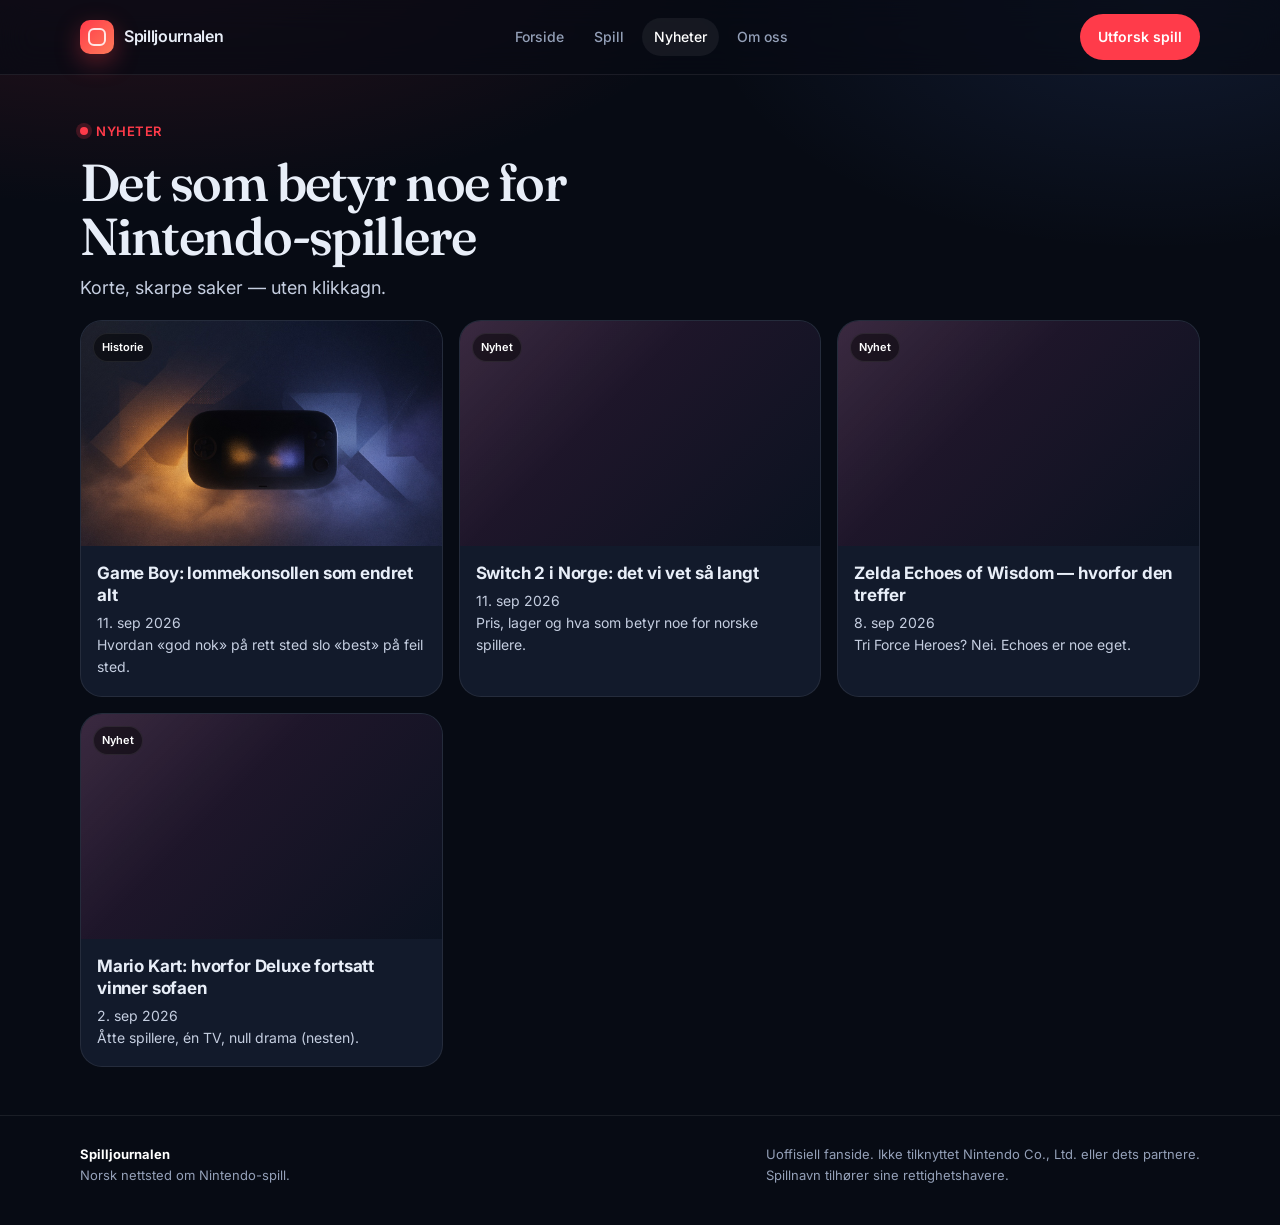
==== nyheter.html @ 714092b8 "Legg til Game Boy-historieartikkel med originale illustrasjoner Magasinsak om lommekonsollens arv og" ====
<!DOCTYPE html>
<html lang="nb">
<head>
  <meta charset="utf-8">
  <meta name="viewport" content="width=device-width, initial-scale=1">
  <title>Nyheter — Spilljournalen</title>
  <meta name="description" content="Spilljournalen — moderne norsk nettsted om Nintendo-spill, nyheter og anbefalinger.">
  <meta name="theme-color" content="#070b14">
  <link rel="preconnect" href="https://fonts.googleapis.com">
  <link rel="preconnect" href="https://fonts.gstatic.com" crossorigin>
  <link href="https://fonts.googleapis.com/css2?family=Fraunces:opsz,wght@9..144,500;9..144,600&family=Inter:wght@400;500;600&display=swap" rel="stylesheet">
  <link rel="stylesheet" href="css/site.css">
  
</head>
<body>
<header class="site-header">
  <div class="wrap nav">
    <a class="brand" href="index.html"><span class="brand-mark" aria-hidden="true"></span> Spilljournalen</a>
    <nav class="nav-links" aria-label="Hovedmeny">
      <a href="index.html" class="">Forside</a>
      <a href="spill.html" class="">Spill</a>
      <a href="nyheter.html" class="active">Nyheter</a>
      <a href="om.html" class="">Om oss</a>
    </nav>
    <a class="btn btn-primary" href="spill.html">Utforsk spill</a>
  </div>
</header>

<main class="wrap">
  <div class="page-hero">
    <div class="kicker"><i></i> Nyheter</div>
    <h1>Det som betyr noe for Nintendo-spillere</h1>
    <p class="lede">Korte, skarpe saker — uten klikkagn.</p>
  </div>
  <div class="grid" style="padding-bottom:48px">
    <a class="card" href="nyheter/game-boy-lommekonsollen.html">
      <div class="cover" style="--c:url('../assets/nyheter/game-boy-hero.png') center/cover,linear-gradient(135deg,#1a3a28,#0b1220)"><span class="badge">Historie</span></div>
      <div class="card-body"><h3>Game Boy: lommekonsollen som endret alt</h3><p class="meta">11. sep 2026</p><p>Hvordan «god nok» på rett sted slo «best» på feil sted.</p></div>
    </a>
    <a class="card" href="nyheter/switch-2-norge.html">
      <div class="cover" style="--c:linear-gradient(135deg,#2a1830,#0b1220)"><span class="badge">Nyhet</span></div>
      <div class="card-body"><h3>Switch 2 i Norge: det vi vet så langt</h3><p class="meta">11. sep 2026</p><p>Pris, lager og hva som betyr noe for norske spillere.</p></div>
    </a>
    <a class="card" href="nyheter/zelda-echoes.html">
      <div class="cover" style="--c:linear-gradient(135deg,#2a1830,#0b1220)"><span class="badge">Nyhet</span></div>
      <div class="card-body"><h3>Zelda Echoes of Wisdom — hvorfor den treffer</h3><p class="meta">8. sep 2026</p><p>Tri Force Heroes? Nei. Echoes er noe eget.</p></div>
    </a>
    <a class="card" href="nyheter/mario-kart.html">
      <div class="cover" style="--c:linear-gradient(135deg,#2a1830,#0b1220)"><span class="badge">Nyhet</span></div>
      <div class="card-body"><h3>Mario Kart: hvorfor Deluxe fortsatt vinner sofaen</h3><p class="meta">2. sep 2026</p><p>Åtte spillere, én TV, null drama (nesten).</p></div>
    </a>
  </div>
</main>

<footer class="site-footer">
  <div class="wrap footer-grid">
    <div>
      <strong style="color:#fff">Spilljournalen</strong><br>
      Norsk nettsted om Nintendo-spill.
    </div>
    <div>
      Uoffisiell fanside. Ikke tilknyttet Nintendo Co., Ltd. eller dets partnere.<br>
      Spillnavn tilhører sine rettighetshavere.
    </div>
  </div>
</footer>
<script src="js/site.js"></script>
</body>
</html>
---- css/site.css ----
:root {
  --bg: #070b14;
  --bg-2: #0e1524;
  --panel: #121a2b;
  --panel-2: #182235;
  --line: rgba(255,255,255,.08);
  --text: #e8eef8;
  --muted: #94a0b8;
  --soft: #c5cee0;
  --red: #ff3b4a;
  --red-deep: #c8102e;
  --cream: #f4ebe0;
  --blue: #5b8cff;
  --green: #3dd68c;
  --r: 22px;
  --shadow: 0 24px 60px rgba(0,0,0,.35);
  --wrap: 1120px;
  --font: "Inter", system-ui, sans-serif;
  --display: "Fraunces", Georgia, serif;
}
* { box-sizing: border-box; }
html { scroll-behavior: smooth; }
body {
  margin: 0;
  font-family: var(--font);
  background:
    radial-gradient(1200px 600px at 10% -10%, rgba(255,59,74,.18), transparent 55%),
    radial-gradient(900px 500px at 90% 0%, rgba(91,140,255,.12), transparent 50%),
    var(--bg);
  color: var(--text);
  line-height: 1.55;
  min-height: 100vh;
}
a { color: inherit; text-decoration: none; }
img { max-width: 100%; display: block; }
.wrap { width: min(var(--wrap), calc(100% - 40px)); margin: 0 auto; }
.site-header {
  position: sticky; top: 0; z-index: 40;
  backdrop-filter: blur(16px);
  background: rgba(7,11,20,.72);
  border-bottom: 1px solid var(--line);
}
.nav {
  display: flex; align-items: center; justify-content: space-between;
  gap: 16px; padding: 14px 0;
}
.brand {
  display: flex; align-items: center; gap: 10px;
  font-weight: 600; letter-spacing: -.02em;
}
.brand-mark {
  width: 34px; height: 34px; border-radius: 10px;
  background: linear-gradient(135deg, var(--red), #ff7a59);
  box-shadow: 0 8px 24px rgba(255,59,74,.35);
  position: relative;
}
.brand-mark::after {
  content: ""; position: absolute; inset: 8px;
  border: 2px solid rgba(255,255,255,.85); border-radius: 6px;
}
.nav-links { display: flex; flex-wrap: wrap; gap: 6px; }
.nav-links a {
  padding: 8px 12px; border-radius: 999px; color: var(--muted);
  font-size: 14px; font-weight: 500;
}
.nav-links a:hover, .nav-links a.active {
  color: #fff; background: rgba(255,255,255,.06);
}
.btn {
  display: inline-flex; align-items: center; justify-content: center;
  gap: 8px; padding: 12px 18px; border-radius: 999px;
  border: 0; font-weight: 600; font-size: 14px; cursor: pointer;
  transition: transform .15s ease, background .15s ease;
}
.btn:hover { transform: translateY(-1px); }
.btn-primary { background: var(--red); color: #fff; }
.btn-primary:hover { background: #ff5562; }
.btn-ghost {
  background: rgba(255,255,255,.06); color: #fff;
  border: 1px solid var(--line);
}
.hero {
  display: grid; grid-template-columns: 1.15fr .85fr; gap: 28px;
  padding: 48px 0 28px; align-items: end;
}
.kicker {
  display: inline-flex; align-items: center; gap: 8px;
  color: var(--red); font-size: 13px; font-weight: 600;
  letter-spacing: .04em; text-transform: uppercase; margin-bottom: 14px;
}
.kicker i {
  width: 8px; height: 8px; border-radius: 50%; background: var(--red);
  box-shadow: 0 0 0 4px rgba(255,59,74,.2);
}
h1 {
  font-family: var(--display); font-weight: 560;
  font-size: clamp(36px, 6vw, 64px); line-height: 1.05;
  letter-spacing: -.03em; margin: 0 0 16px; max-width: 14ch;
}
.lede { color: var(--soft); font-size: 18px; max-width: 42ch; margin: 0 0 24px; }
.hero-actions { display: flex; flex-wrap: wrap; gap: 10px; }
.hero-card {
  background: linear-gradient(160deg, rgba(255,59,74,.16), transparent 40%), var(--panel);
  border: 1px solid var(--line); border-radius: 28px;
  padding: 22px; box-shadow: var(--shadow); min-height: 280px;
  display: flex; flex-direction: column; justify-content: space-between;
}
.hero-card .tag {
  align-self: flex-start; font-size: 12px; font-weight: 600;
  color: var(--cream); background: rgba(255,255,255,.08);
  padding: 6px 10px; border-radius: 999px;
}
.hero-card h2 {
  font-family: var(--display); font-size: clamp(28px, 4vw, 40px);
  line-height: 1.1; margin: 18px 0 10px; letter-spacing: -.02em;
}
.hero-card p { color: var(--muted); margin: 0; }
.chips { display: flex; flex-wrap: wrap; gap: 8px; margin: 8px 0 28px; }
.chip {
  font-size: 13px; font-weight: 500; color: var(--soft);
  border: 1px solid var(--line); background: rgba(255,255,255,.03);
  padding: 8px 12px; border-radius: 999px;
}
.section { padding: 18px 0 40px; }
.section-head {
  display: flex; align-items: end; justify-content: space-between;
  gap: 16px; margin-bottom: 18px;
}
.section-head h2 {
  font-family: var(--display); font-size: clamp(26px, 3vw, 34px);
  margin: 0; letter-spacing: -.02em;
}
.section-head a { color: var(--muted); font-size: 14px; font-weight: 500; }
.section-head a:hover { color: #fff; }
.grid {
  display: grid; grid-template-columns: repeat(3, 1fr); gap: 16px;
}
.card {
  background: var(--panel); border: 1px solid var(--line);
  border-radius: var(--r); overflow: hidden;
  transition: transform .18s ease, border-color .18s ease;
}
.card:hover { transform: translateY(-3px); border-color: rgba(255,59,74,.35); }
.cover {
  aspect-ratio: 16/10;
  background:
    linear-gradient(135deg, rgba(255,255,255,.08), transparent 40%),
    var(--c, linear-gradient(135deg, #1d2a44, #0f1729));
  position: relative;
}
.cover .badge {
  position: absolute; left: 12px; top: 12px;
  background: rgba(0,0,0,.45); backdrop-filter: blur(8px);
  border: 1px solid var(--line); color: #fff;
  font-size: 11px; font-weight: 600; padding: 5px 8px; border-radius: 999px;
}
.card-body { padding: 16px 16px 18px; }
.card-body h3 {
  margin: 0 0 6px; font-size: 17px; letter-spacing: -.01em; line-height: 1.3;
}
.meta { color: var(--muted); font-size: 13px; margin: 0 0 8px; }
.card-body p { margin: 0; color: var(--soft); font-size: 14px; }
.filters {
  display: flex; flex-wrap: wrap; gap: 8px; margin-bottom: 18px;
}
.filters button {
  border: 1px solid var(--line); background: transparent; color: var(--muted);
  border-radius: 999px; padding: 8px 12px; font: inherit; font-size: 13px;
  cursor: pointer;
}
.filters button.active, .filters button:hover {
  color: #fff; background: rgba(255,59,74,.15); border-color: rgba(255,59,74,.4);
}
.page-hero { padding: 42px 0 10px; }
.page-hero h1 {
  font-size: clamp(34px, 5vw, 52px); max-width: 18ch; margin-bottom: 10px;
}
.page-hero .lede { margin-bottom: 8px; }
.article {
  max-width: 720px; margin: 0 auto; padding: 28px 0 60px;
}
.article .meta { margin-bottom: 18px; }
.article h1 { max-width: none; font-size: clamp(32px, 5vw, 48px); }
.article p { color: var(--soft); font-size: 17px; }
.article h2 {
  font-family: var(--display); font-size: 28px; margin: 28px 0 10px;
}
.note {
  color: var(--muted); font-size: 13px; border-top: 1px solid var(--line);
  padding-top: 18px; margin-top: 28px;
}
.cta {
  margin: 10px 0 50px; padding: 28px;
  border-radius: 28px; border: 1px solid var(--line);
  background:
    linear-gradient(120deg, rgba(255,59,74,.14), transparent 45%),
    var(--panel);
  display: flex; flex-wrap: wrap; gap: 16px; align-items: center;
  justify-content: space-between;
}
.cta h2 { font-family: var(--display); margin: 0 0 6px; font-size: 28px; }
.cta p { margin: 0; color: var(--muted); }
.site-footer {
  border-top: 1px solid var(--line); padding: 28px 0 40px; color: var(--muted);
  font-size: 13px;
}
.footer-grid {
  display: flex; flex-wrap: wrap; justify-content: space-between; gap: 16px;
}
@media (max-width: 860px) {
  .hero { grid-template-columns: 1fr; padding-top: 28px; }
  .grid { grid-template-columns: 1fr 1fr; }
}
@media (max-width: 560px) {
  .wrap { width: min(var(--wrap), calc(100% - 28px)); }
  .grid { grid-template-columns: 1fr; }
  .nav-links { display: none; }
  .nav-links.open { display: flex; width: 100%; }
  .nav { flex-wrap: wrap; }
}

/* Article media */
.article .hero-img {
  margin: 8px 0 28px;
  border-radius: 18px;
  overflow: hidden;
  border: 1px solid var(--line);
  box-shadow: var(--shadow);
}
.article .hero-img img { width: 100%; height: auto; }
.article figure {
  margin: 28px 0;
  border-radius: 16px;
  overflow: hidden;
  border: 1px solid var(--line);
  background: var(--panel);
}
.article figure img { width: 100%; height: auto; }
.article figcaption {
  color: var(--muted);
  font-size: 13px;
  line-height: 1.45;
  padding: 12px 14px 14px;
}
.article .lede-graf {
  font-size: 19px;
  color: var(--cream);
  line-height: 1.5;
}
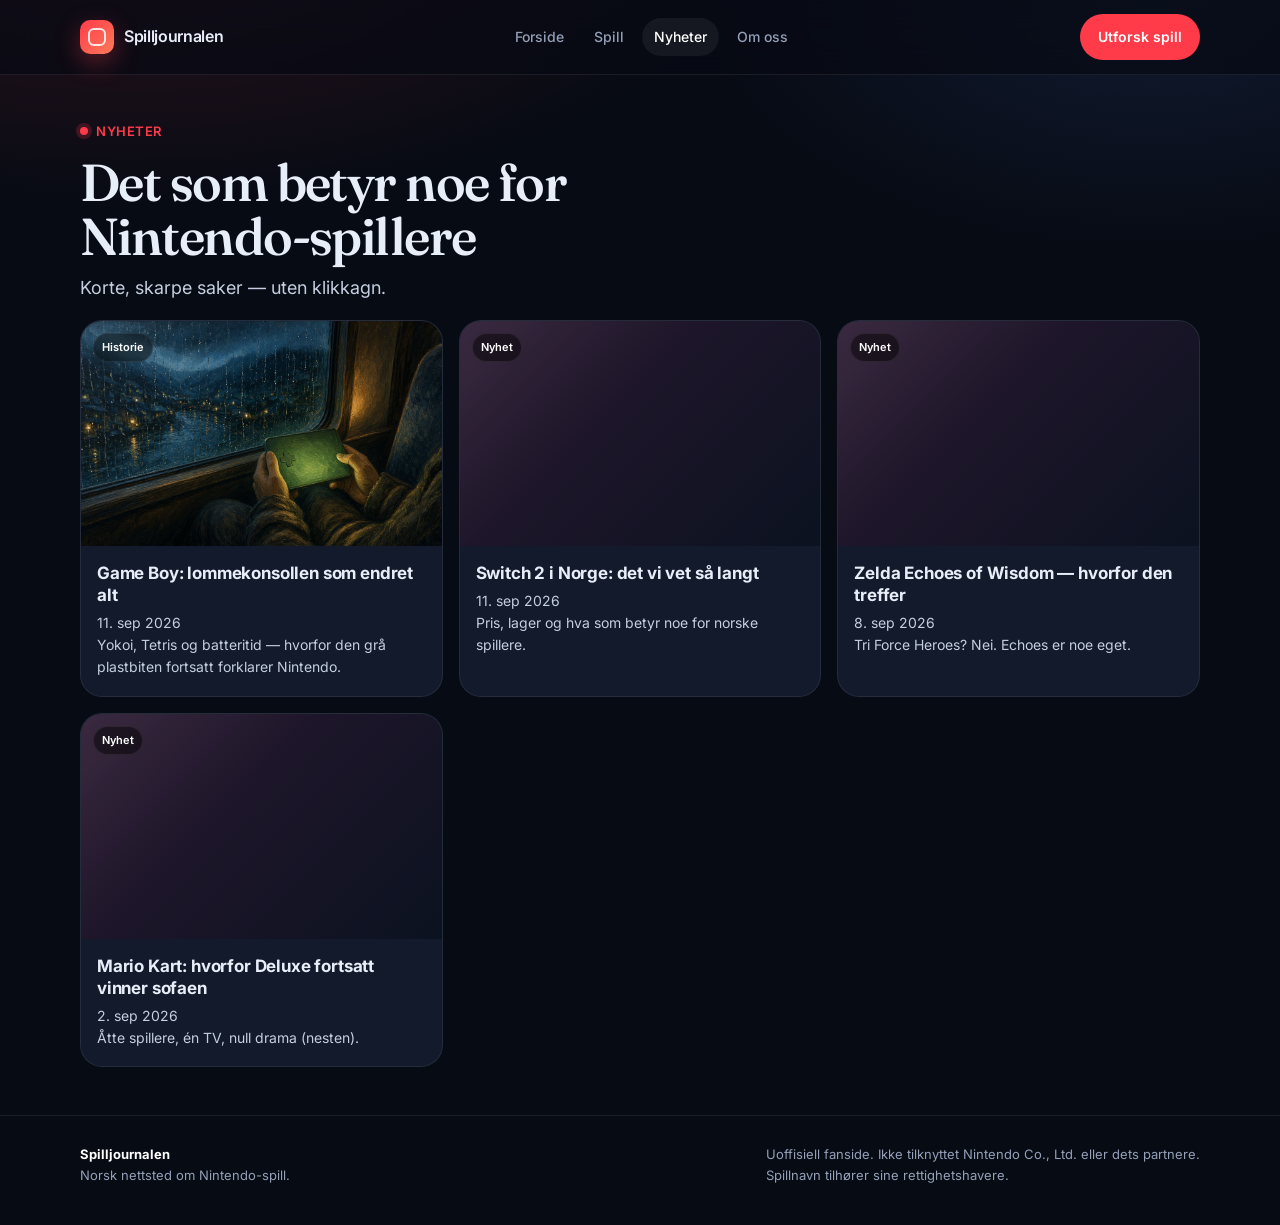
==== commit 5d662c8b: "Omskriv Game Boy-saken til magasinkvalitet Dypere prosa, verifiserte fakta, nye editorial-illustrasj" ====
--- a/nyheter.html
+++ b/nyheter.html
@@ -35,7 +35,7 @@
   <div class="grid" style="padding-bottom:48px">
     <a class="card" href="nyheter/game-boy-lommekonsollen.html">
       <div class="cover" style="--c:url('../assets/nyheter/game-boy-hero.png') center/cover,linear-gradient(135deg,#1a3a28,#0b1220)"><span class="badge">Historie</span></div>
-      <div class="card-body"><h3>Game Boy: lommekonsollen som endret alt</h3><p class="meta">11. sep 2026</p><p>Hvordan «god nok» på rett sted slo «best» på feil sted.</p></div>
+      <div class="card-body"><h3>Game Boy: lommekonsollen som endret alt</h3><p class="meta">11. sep 2026</p><p>Yokoi, Tetris og batteritid — hvorfor den grå plastbiten fortsatt forklarer Nintendo.</p></div>
     </a>
     <a class="card" href="nyheter/switch-2-norge.html">
       <div class="cover" style="--c:linear-gradient(135deg,#2a1830,#0b1220)"><span class="badge">Nyhet</span></div>
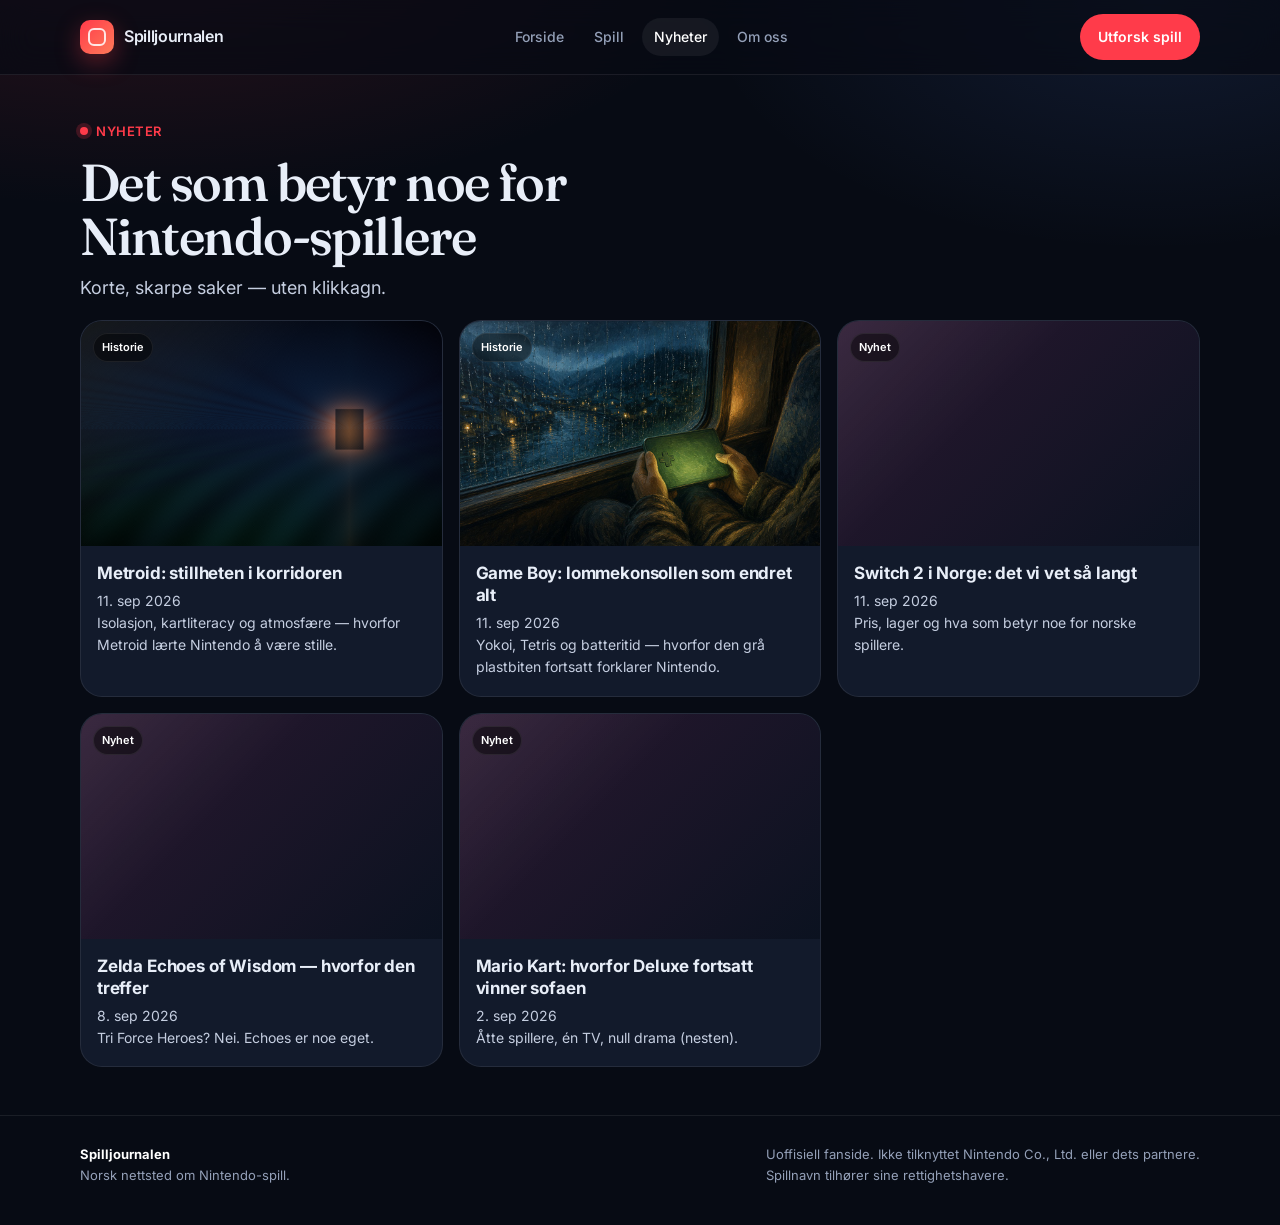
==== commit eb5f8449: "Legg til Metroid-feature: stillheten i korridoren Arkivfeature om isolasjon, kartliteracy og designa" ====
--- a/nyheter.html
+++ b/nyheter.html
@@ -33,6 +33,10 @@
     <p class="lede">Korte, skarpe saker — uten klikkagn.</p>
   </div>
   <div class="grid" style="padding-bottom:48px">
+    <a class="card" href="nyheter/metroid-stillheten.html">
+      <div class="cover" style="--c:url('../assets/nyheter/metroid-hero.png') center/cover,linear-gradient(135deg,#0a2a2e,#0b1220)"><span class="badge">Historie</span></div>
+      <div class="card-body"><h3>Metroid: stillheten i korridoren</h3><p class="meta">11. sep 2026</p><p>Isolasjon, kartliteracy og atmosfære — hvorfor Metroid lærte Nintendo å være stille.</p></div>
+    </a>
     <a class="card" href="nyheter/game-boy-lommekonsollen.html">
       <div class="cover" style="--c:url('../assets/nyheter/game-boy-hero.png') center/cover,linear-gradient(135deg,#1a3a28,#0b1220)"><span class="badge">Historie</span></div>
       <div class="card-body"><h3>Game Boy: lommekonsollen som endret alt</h3><p class="meta">11. sep 2026</p><p>Yokoi, Tetris og batteritid — hvorfor den grå plastbiten fortsatt forklarer Nintendo.</p></div>
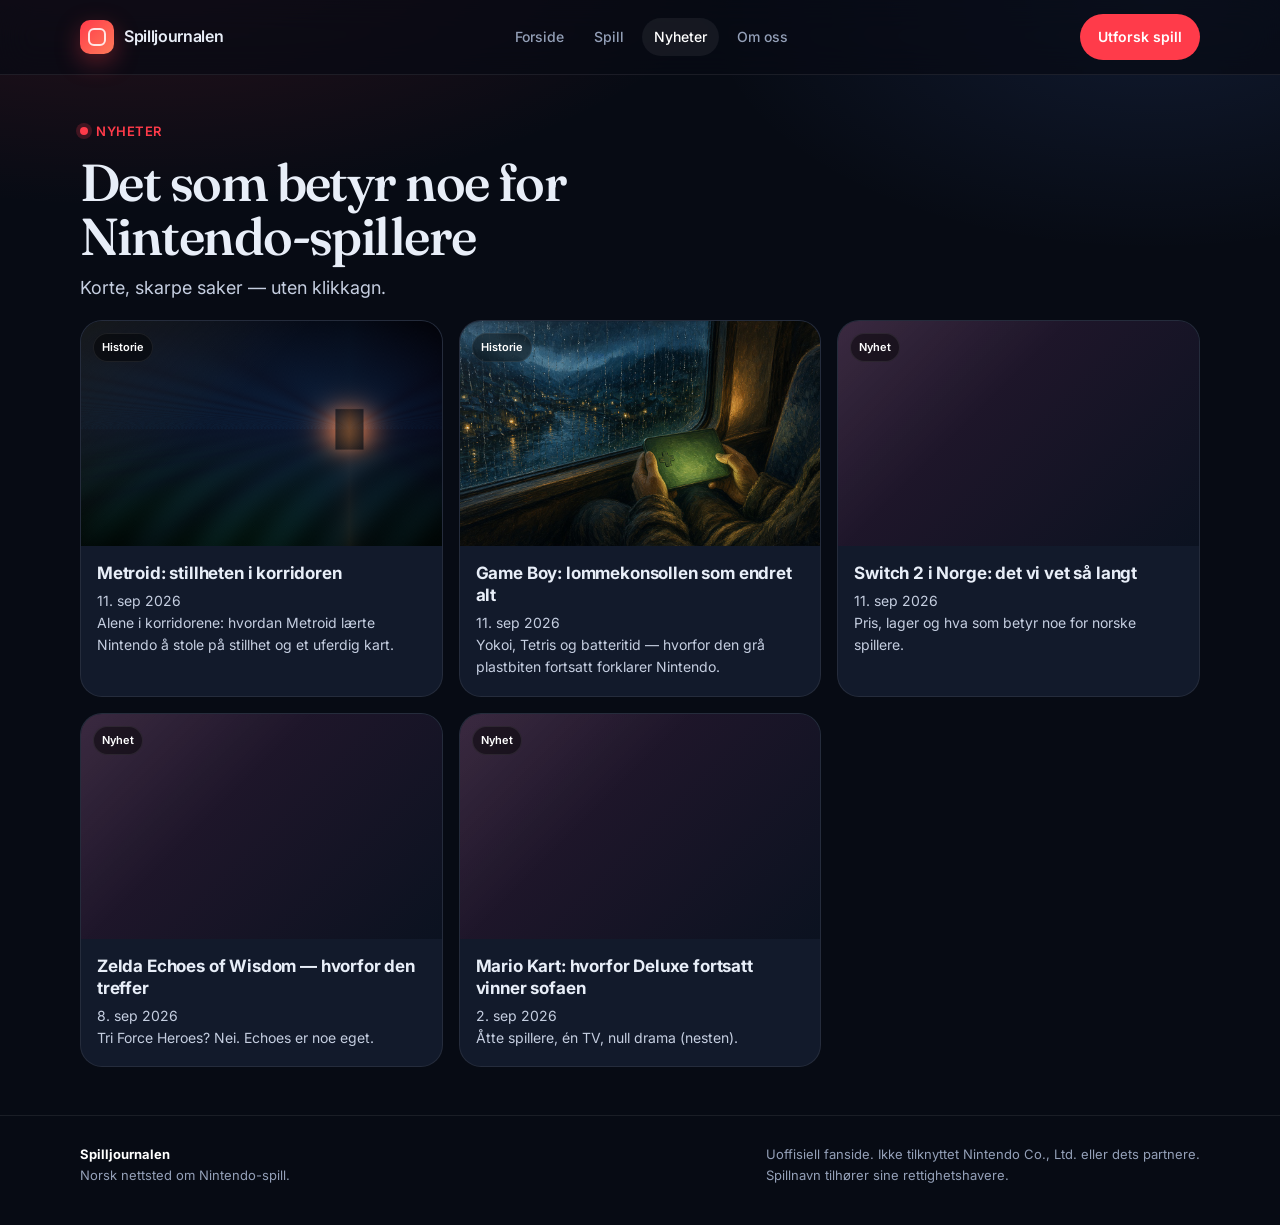
==== commit ec207255: "Omskriv Metroid-feature til mer naturlig bokmål Fjerner essay-engelske calques og anglicismer; jordn" ====
--- a/nyheter.html
+++ b/nyheter.html
@@ -35,7 +35,7 @@
   <div class="grid" style="padding-bottom:48px">
     <a class="card" href="nyheter/metroid-stillheten.html">
       <div class="cover" style="--c:url('../assets/nyheter/metroid-hero.png') center/cover,linear-gradient(135deg,#0a2a2e,#0b1220)"><span class="badge">Historie</span></div>
-      <div class="card-body"><h3>Metroid: stillheten i korridoren</h3><p class="meta">11. sep 2026</p><p>Isolasjon, kartliteracy og atmosfære — hvorfor Metroid lærte Nintendo å være stille.</p></div>
+      <div class="card-body"><h3>Metroid: stillheten i korridoren</h3><p class="meta">11. sep 2026</p><p>Alene i korridorene: hvordan Metroid lærte Nintendo å stole på stillhet og et uferdig kart.</p></div>
     </a>
     <a class="card" href="nyheter/game-boy-lommekonsollen.html">
       <div class="cover" style="--c:url('../assets/nyheter/game-boy-hero.png') center/cover,linear-gradient(135deg,#1a3a28,#0b1220)"><span class="badge">Historie</span></div>
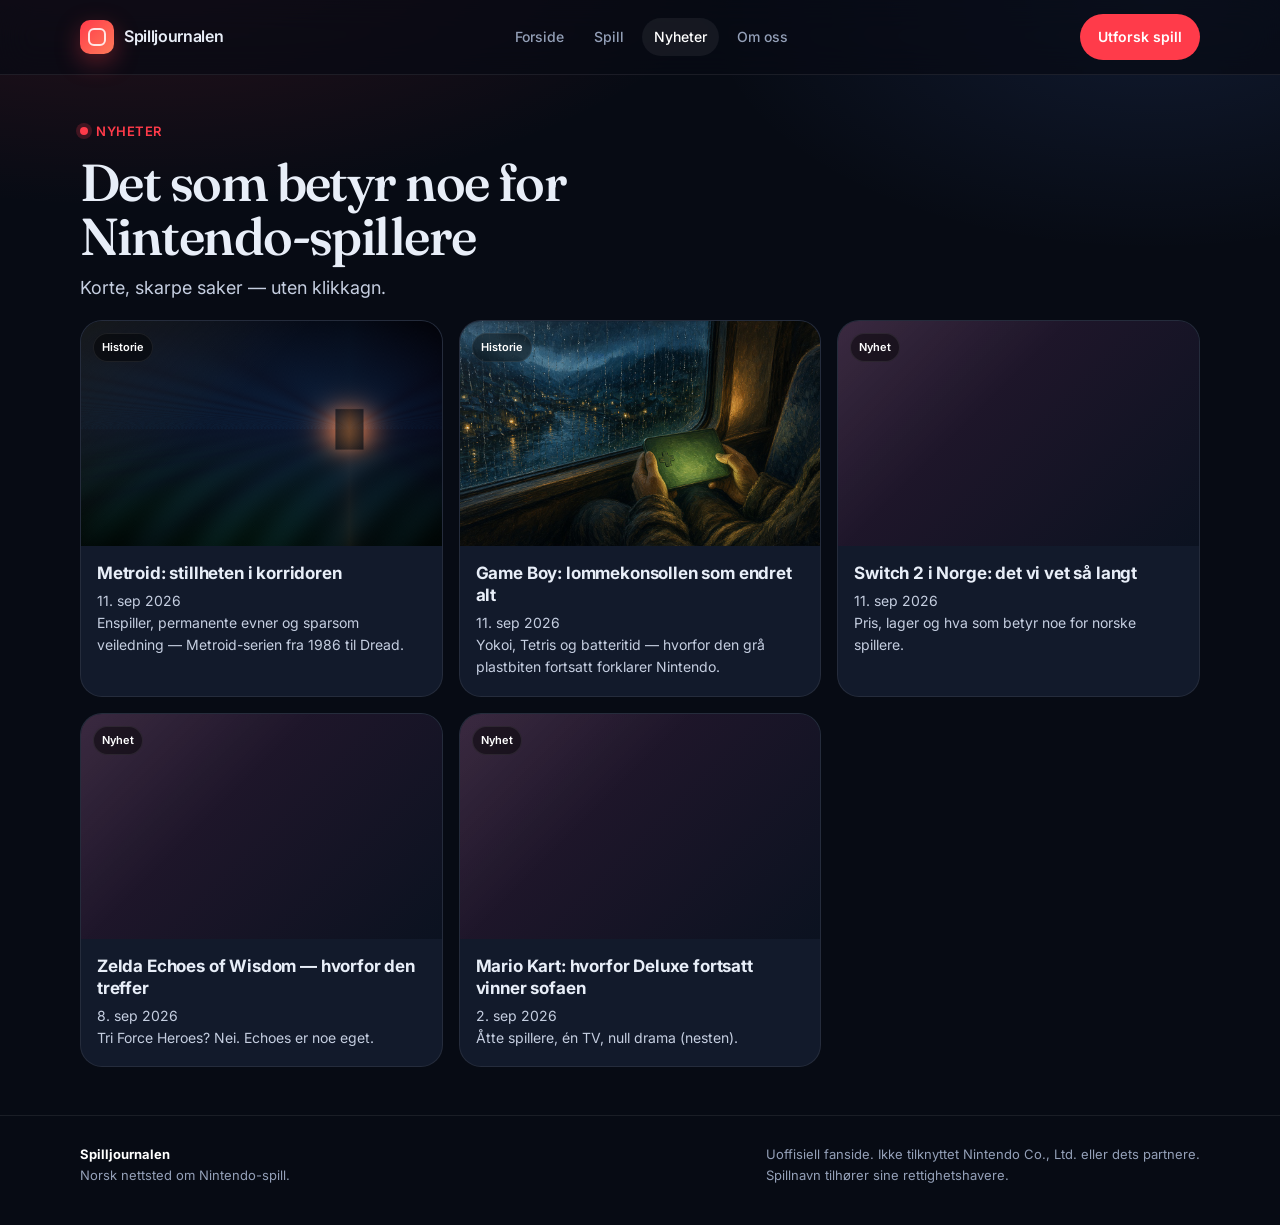
==== commit 2d08f371: "Omskriv Metroid-saken til faktabasert reportasje Fjerner poetiske/vage formuleringer (inkl. musikk-m" ====
--- a/nyheter.html
+++ b/nyheter.html
@@ -35,7 +35,7 @@
   <div class="grid" style="padding-bottom:48px">
     <a class="card" href="nyheter/metroid-stillheten.html">
       <div class="cover" style="--c:url('../assets/nyheter/metroid-hero.png') center/cover,linear-gradient(135deg,#0a2a2e,#0b1220)"><span class="badge">Historie</span></div>
-      <div class="card-body"><h3>Metroid: stillheten i korridoren</h3><p class="meta">11. sep 2026</p><p>Alene i korridorene: hvordan Metroid lærte Nintendo å stole på stillhet og et uferdig kart.</p></div>
+      <div class="card-body"><h3>Metroid: stillheten i korridoren</h3><p class="meta">11. sep 2026</p><p>Enspiller, permanente evner og sparsom veiledning — Metroid-serien fra 1986 til Dread.</p></div>
     </a>
     <a class="card" href="nyheter/game-boy-lommekonsollen.html">
       <div class="cover" style="--c:url('../assets/nyheter/game-boy-hero.png') center/cover,linear-gradient(135deg,#1a3a28,#0b1220)"><span class="badge">Historie</span></div>
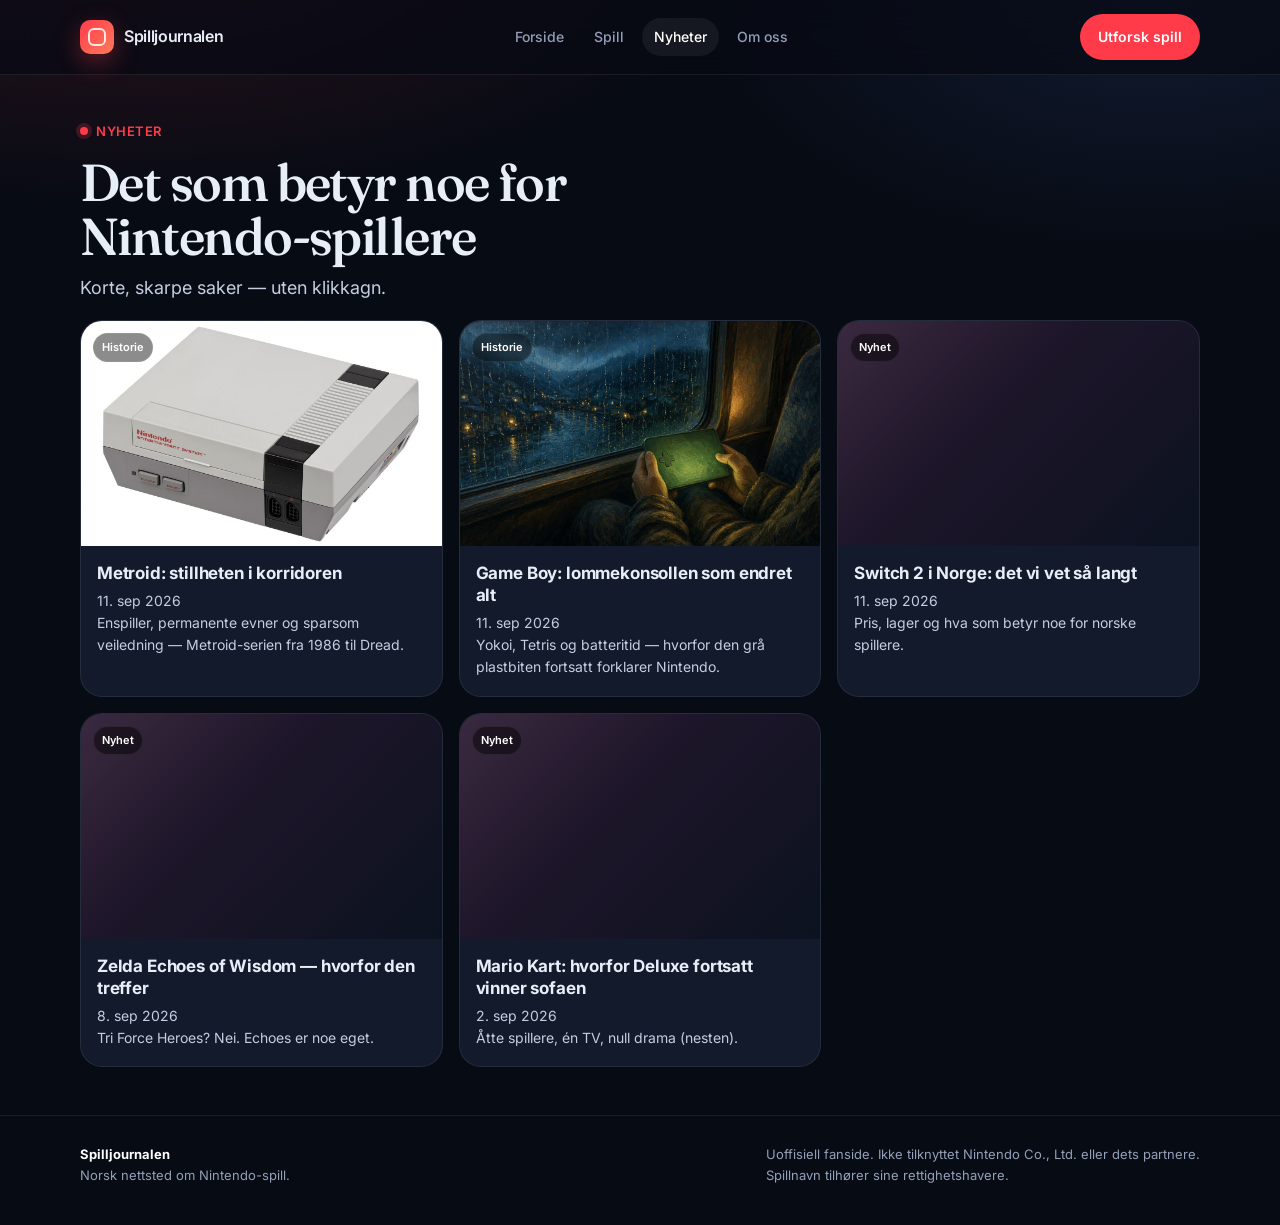
==== commit f6d93f08: "Oppdater Metroid-saken med lisensierte hardwarefoto Bytter abstrakte illustrasjoner med Evan-Amos Co" ====
--- a/nyheter.html
+++ b/nyheter.html
@@ -34,7 +34,7 @@
   </div>
   <div class="grid" style="padding-bottom:48px">
     <a class="card" href="nyheter/metroid-stillheten.html">
-      <div class="cover" style="--c:url('../assets/nyheter/metroid-hero.png') center/cover,linear-gradient(135deg,#0a2a2e,#0b1220)"><span class="badge">Historie</span></div>
+      <div class="cover" style="--c:url('../assets/nyheter/metroid-nes.jpg') center/cover,linear-gradient(135deg,#0a2a2e,#0b1220)"><span class="badge">Historie</span></div>
       <div class="card-body"><h3>Metroid: stillheten i korridoren</h3><p class="meta">11. sep 2026</p><p>Enspiller, permanente evner og sparsom veiledning — Metroid-serien fra 1986 til Dread.</p></div>
     </a>
     <a class="card" href="nyheter/game-boy-lommekonsollen.html">
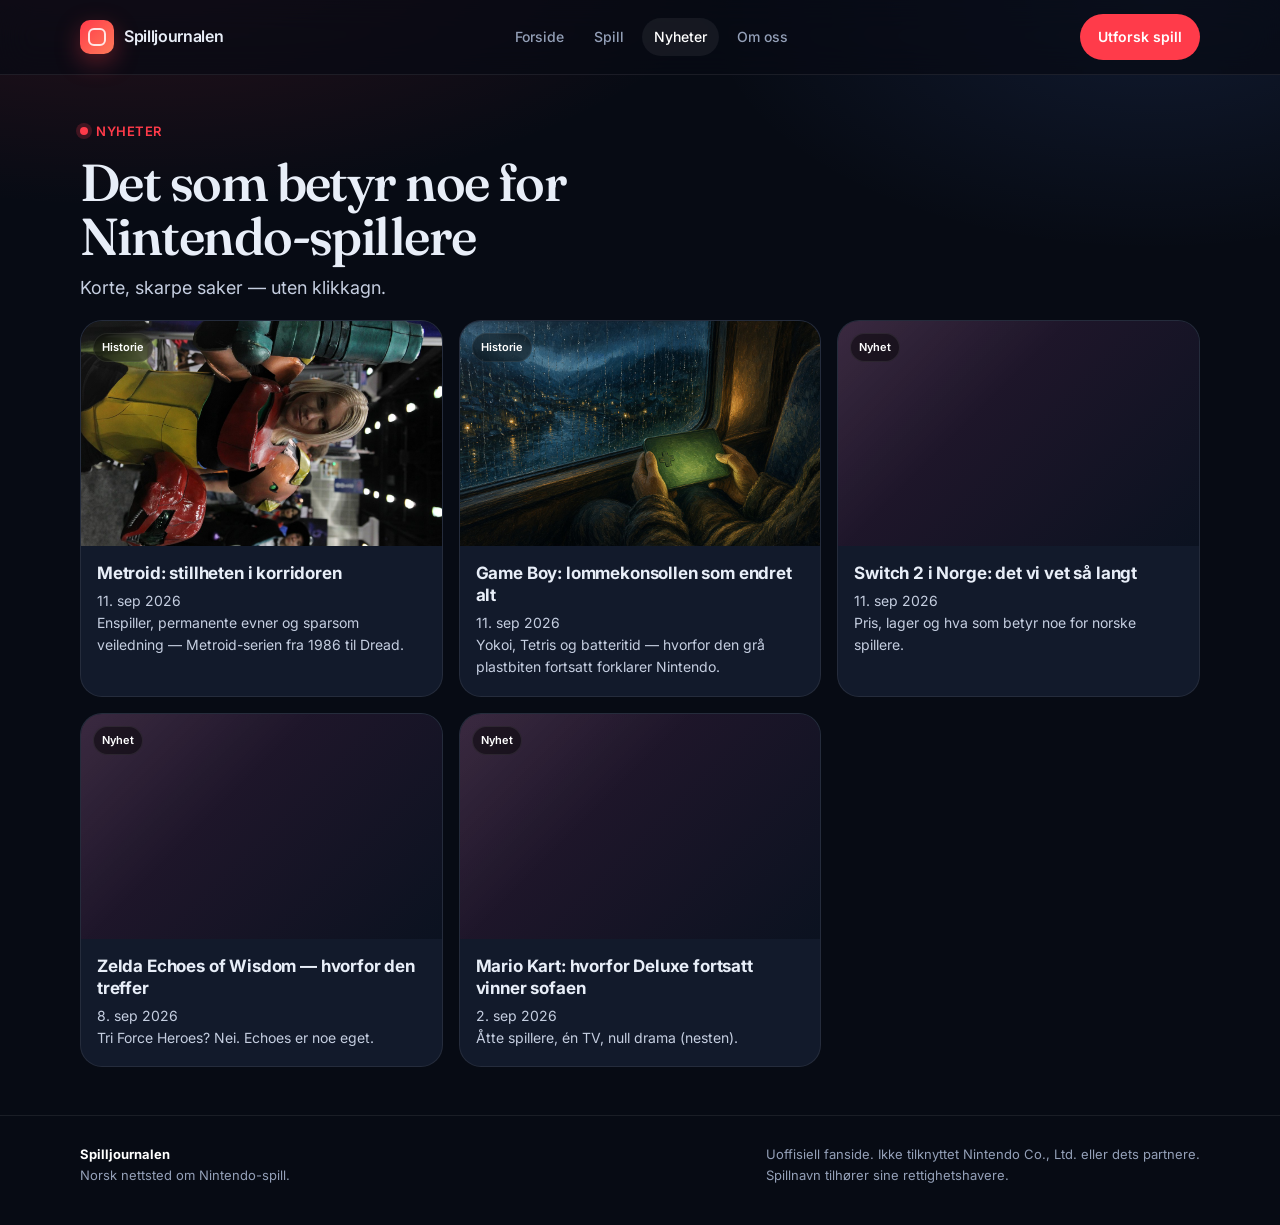
==== commit 0301651f: "Legg til CC-cosplay i Metroid-saken WonderCon/ECCC/MCM-cosplay med attribusjon (CC BY/BY-SA). Merk a" ====
--- a/nyheter.html
+++ b/nyheter.html
@@ -34,7 +34,7 @@
   </div>
   <div class="grid" style="padding-bottom:48px">
     <a class="card" href="nyheter/metroid-stillheten.html">
-      <div class="cover" style="--c:url('../assets/nyheter/metroid-nes.jpg') center/cover,linear-gradient(135deg,#0a2a2e,#0b1220)"><span class="badge">Historie</span></div>
+      <div class="cover" style="--c:url('../assets/nyheter/metroid-cosplay-wondercon.jpg') center/cover,linear-gradient(135deg,#0a2a2e,#0b1220)"><span class="badge">Historie</span></div>
       <div class="card-body"><h3>Metroid: stillheten i korridoren</h3><p class="meta">11. sep 2026</p><p>Enspiller, permanente evner og sparsom veiledning — Metroid-serien fra 1986 til Dread.</p></div>
     </a>
     <a class="card" href="nyheter/game-boy-lommekonsollen.html">
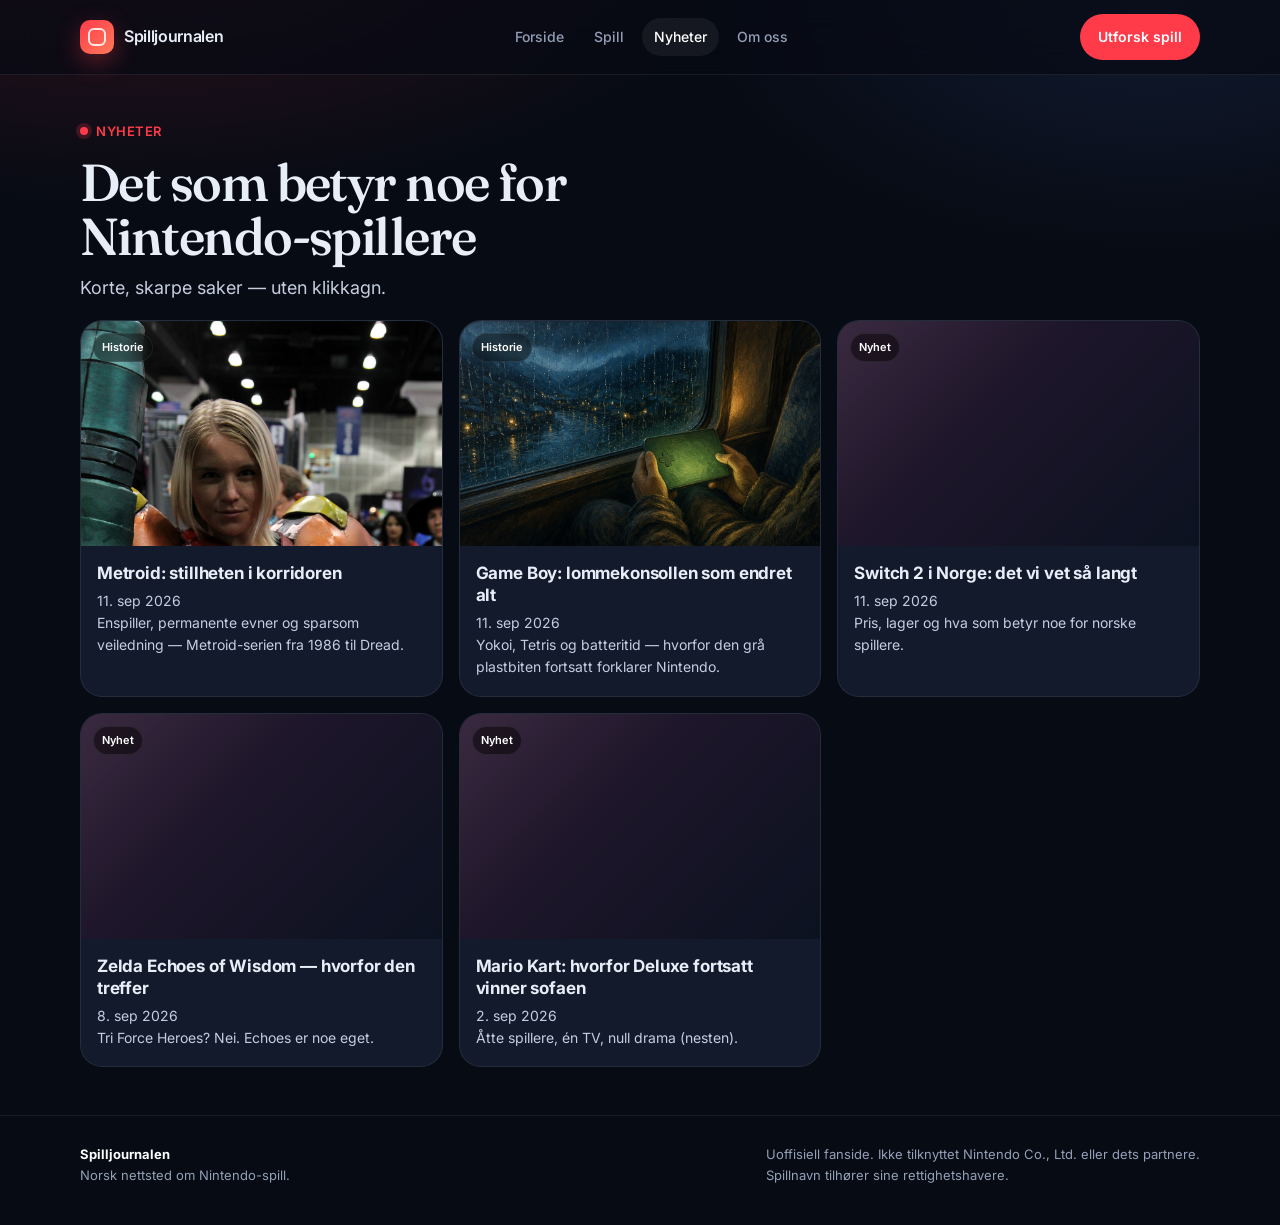
==== commit 712ac577: "Sett inn Nora Linjes 16:9 Metroid-hero WonderCon-cosplay beskåret til forside/hero med CC BY-SA 2.0-" ====
--- a/nyheter.html
+++ b/nyheter.html
@@ -34,7 +34,7 @@
   </div>
   <div class="grid" style="padding-bottom:48px">
     <a class="card" href="nyheter/metroid-stillheten.html">
-      <div class="cover" style="--c:url('../assets/nyheter/metroid-cosplay-wondercon.jpg') center/cover,linear-gradient(135deg,#0a2a2e,#0b1220)"><span class="badge">Historie</span></div>
+      <div class="cover" style="--c:url('../assets/nyheter/metroid-hero-wondercon-16x9-1280.jpg') center/cover,linear-gradient(135deg,#0a2a2e,#0b1220)"><span class="badge">Historie</span></div>
       <div class="card-body"><h3>Metroid: stillheten i korridoren</h3><p class="meta">11. sep 2026</p><p>Enspiller, permanente evner og sparsom veiledning — Metroid-serien fra 1986 til Dread.</p></div>
     </a>
     <a class="card" href="nyheter/game-boy-lommekonsollen.html">
